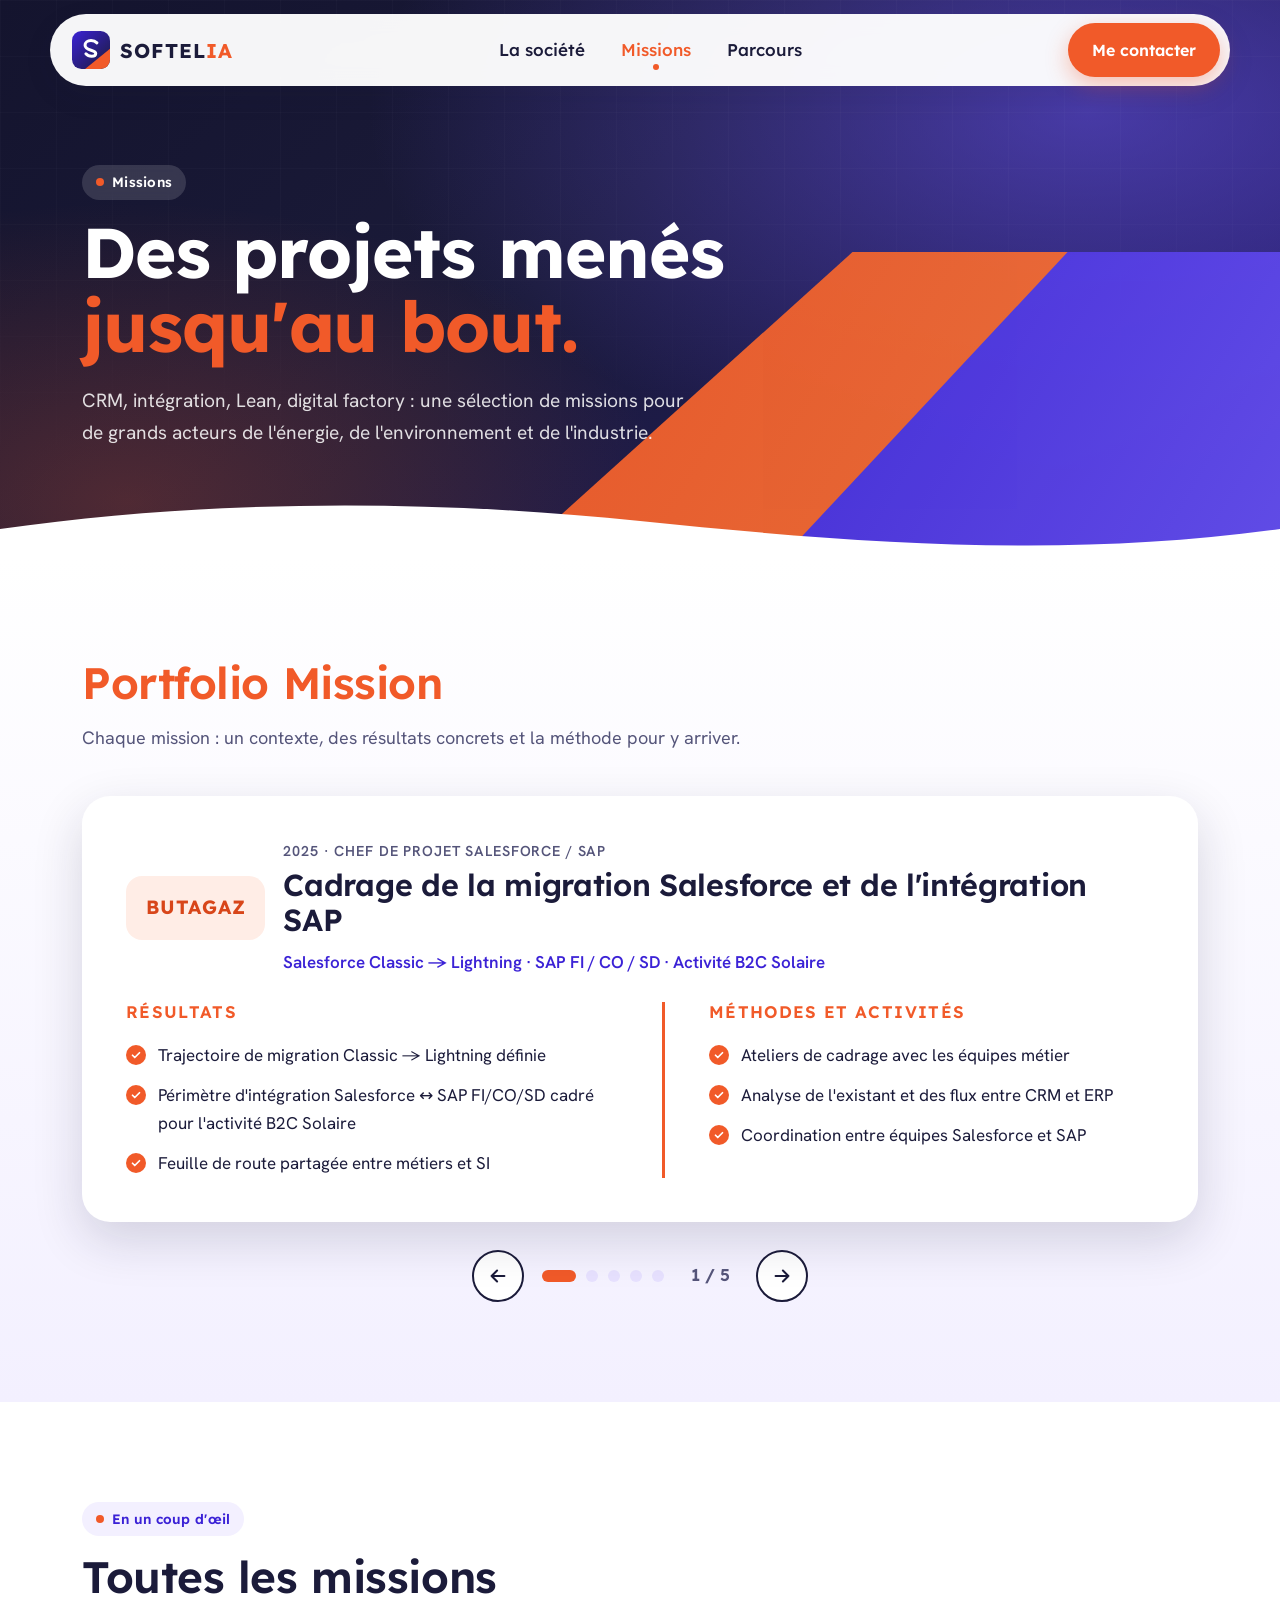
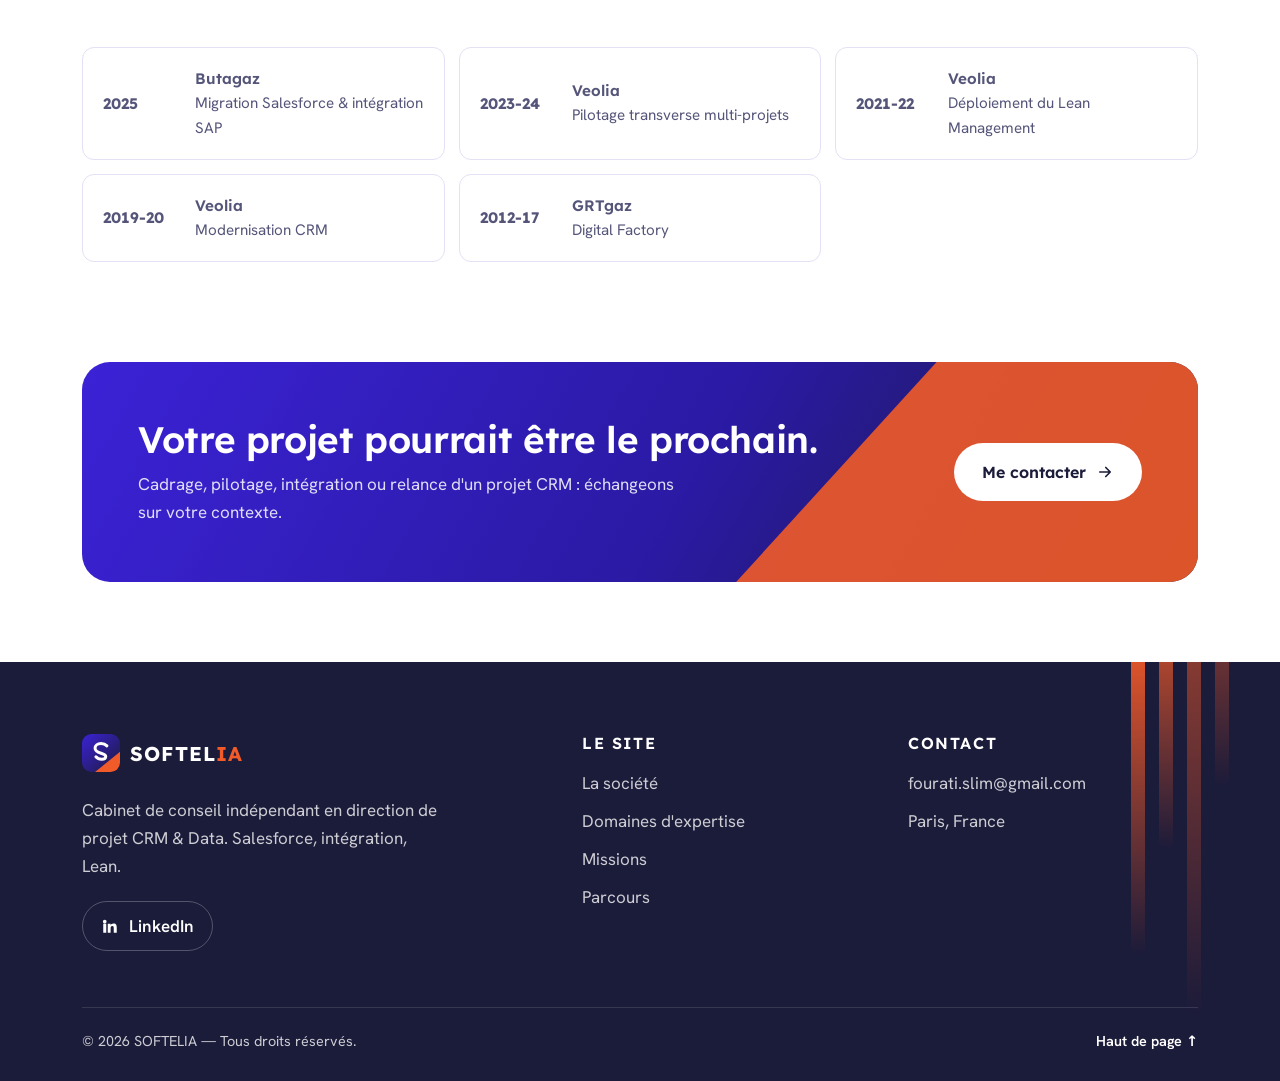
==== missions.html @ c2b74ac9 "Add SOFTELIA showcase site (3 pages, HTML/CSS/JS) - index.html: company presentation, animated key f" ====
<!DOCTYPE html>
<html lang="fr">
<head>
  <meta charset="UTF-8">
  <meta name="viewport" content="width=device-width, initial-scale=1">
  <title>Missions — SOFTELIA</title>
  <meta name="description" content="Missions de Slim Fourati (SOFTELIA) : Butagaz, Veolia, GRTgaz — migration Salesforce, intégration SAP, pilotage transverse, Lean Management, Digital Factory.">
  <meta name="theme-color" content="#1B1B3A">
  <meta property="og:title" content="Missions — SOFTELIA">
  <meta property="og:description" content="Piloter vos projets CRM, de la stratégie à la mise en production.">
  <meta property="og:type" content="website">
  <link rel="icon" href="img/logo.svg" type="image/svg+xml">
  <link rel="preconnect" href="https://fonts.googleapis.com">
  <link rel="preconnect" href="https://fonts.gstatic.com" crossorigin>
  <link href="https://fonts.googleapis.com/css2?family=Hanken+Grotesk:wght@400;500;600;700&family=Lexend:wght@400;500;600;700&display=swap" rel="stylesheet">
  <link rel="stylesheet" href="css/style.css">
  <script src="js/main.js" defer></script>
</head>
<body>
  <a class="skip-link" href="#contenu">Aller au contenu</a>

  <!-- ===== Header ===== -->
  <header class="header">
    <div class="header__bar">
      <a class="logo" href="index.html" aria-label="SOFTELIA — accueil">
        <img src="img/logo.svg" alt="" width="38" height="38">
        <span class="logo__text">SOFTEL<span>IA</span></span>
      </a>
      <nav aria-label="Navigation principale">
        <ul class="nav__list">
          <li><a class="nav__link" href="index.html">La société</a></li>
          <li><a class="nav__link" href="missions.html" aria-current="page">Missions</a></li>
          <li><a class="nav__link" href="parcours.html">Parcours</a></li>
        </ul>
      </nav>
      <a class="btn btn--orange nav__cta" href="mailto:fourati.slim@gmail.com">Me contacter</a>
      <button class="burger" type="button" aria-expanded="false" aria-controls="menu" aria-label="Ouvrir le menu">
        <span class="burger__lines"></span>
      </button>
      <div class="menu" id="menu">
        <ul>
          <li><a class="nav__link" href="index.html">La société</a></li>
          <li><a class="nav__link" href="missions.html" aria-current="page">Missions</a></li>
          <li><a class="nav__link" href="parcours.html">Parcours</a></li>
        </ul>
        <a class="btn btn--orange" href="mailto:fourati.slim@gmail.com">Me contacter</a>
      </div>
    </div>
  </header>

  <main id="contenu">
    <!-- ===== Héro ===== -->
    <section class="hero hero--page" aria-labelledby="hero-title">
      <div class="hero__pattern" aria-hidden="true"></div>
      <div class="hero__diag" aria-hidden="true"></div>
      <div class="container">
        <div class="hero__inner">
          <span class="badge badge--clair">Missions</span>
          <h1 class="hero__title" id="hero-title">Des projets menés<br><em>jusqu'au bout.</em></h1>
          <p class="hero__text">
            CRM, intégration, Lean, digital factory : une sélection de missions pour de grands acteurs de l'énergie, de l'environnement et de l'industrie.
          </p>
        </div>
      </div>
      <div class="hero__wave" aria-hidden="true">
        <svg viewBox="0 0 1440 60" preserveAspectRatio="none"><path d="M0 60V30C240 0 480 0 720 22s480 38 720 8v30z" fill="currentColor"/></svg>
      </div>
    </section>

    <!-- ===== Portfolio (carrousel) ===== -->
    <section class="section section--lavande" id="missions" aria-labelledby="portfolio-title">
      <div class="container">
        <div class="section__head reveal">
          <h2 class="section__title section__title--orange" id="portfolio-title">Portfolio Mission</h2>
          <p class="section__lead">Chaque mission : un contexte, des résultats concrets et la méthode pour y arriver.</p>
        </div>

        <div class="carousel" data-carousel role="region" aria-roledescription="carrousel" aria-label="Portfolio des missions">
          <div class="carousel__viewport" aria-live="polite">

            <!-- Mission 1 -->
            <article class="slide" id="butagaz" data-label="Butagaz" aria-roledescription="diapositive">
              <div class="slide__head">
                <div class="client-logo client-logo--orange">BUTAGAZ</div>
                <div class="slide__meta">
                  <p class="slide__period">2025 · Chef de projet Salesforce / SAP</p>
                  <h3 class="slide__title">Cadrage de la migration Salesforce et de l'intégration SAP</h3>
                  <p class="slide__tech">Salesforce Classic → Lightning · SAP FI / CO / SD · Activité B2C Solaire</p>
                </div>
              </div>
              <div class="slide__cols">
                <div class="slide__col">
                  <h4>Résultats</h4>
                  <ul class="checklist">
                    <li>Trajectoire de migration Classic → Lightning définie</li>
                    <li>Périmètre d'intégration Salesforce ↔ SAP FI/CO/SD cadré pour l'activité B2C Solaire</li>
                    <li>Feuille de route partagée entre métiers et SI</li>
                  </ul>
                </div>
                <div class="slide__col slide__col--right">
                  <h4>Méthodes et activités</h4>
                  <ul class="checklist">
                    <li>Ateliers de cadrage avec les équipes métier</li>
                    <li>Analyse de l'existant et des flux entre CRM et ERP</li>
                    <li>Coordination entre équipes Salesforce et SAP</li>
                  </ul>
                </div>
              </div>
            </article>

            <!-- Mission 2 -->
            <article class="slide" id="veolia-pilotage" data-label="Veolia — pilotage transverse" aria-roledescription="diapositive" hidden>
              <div class="slide__head">
                <div class="client-logo client-logo--nuit">VEOLIA</div>
                <div class="slide__meta">
                  <p class="slide__period">2023 – 2024 · Pilote transverse</p>
                  <h3 class="slide__title">Pilotage transverse multi-projets et transition contractuelle</h3>
                  <p class="slide__tech">Pilotage de portefeuille · SAFe · Roadmap globale</p>
                </div>
              </div>
              <div class="slide__cols">
                <div class="slide__col">
                  <h4>Résultats</h4>
                  <div class="kpis">
                    <div class="kpi"><strong>150</strong><span>communes en transition contractuelle</span></div>
                  </div>
                  <ul class="checklist">
                    <li>Roadmap globale coordonnée entre les projets</li>
                    <li>Transition contractuelle menée à l'échelle de 150 communes</li>
                  </ul>
                </div>
                <div class="slide__col slide__col--right">
                  <h4>Méthodes et activités</h4>
                  <ul class="checklist">
                    <li>Méthode SAFe : synchronisation des équipes et des incréments</li>
                    <li>Coordination multi-projets et gestion des dépendances</li>
                    <li>Animation de la gouvernance transverse</li>
                  </ul>
                </div>
              </div>
            </article>

            <!-- Mission 3 -->
            <article class="slide" id="veolia-lean" data-label="Veolia — Lean Management" aria-roledescription="diapositive" hidden>
              <div class="slide__head">
                <div class="client-logo client-logo--nuit">VEOLIA</div>
                <div class="slide__meta">
                  <p class="slide__period">2021 – 2022 · Coach Lean</p>
                  <h3 class="slide__title">Déploiement du Lean Management</h3>
                  <p class="slide__tech">Lean Six Sigma · Formation · Amélioration continue</p>
                </div>
              </div>
              <div class="slide__cols">
                <div class="slide__col">
                  <h4>Résultats</h4>
                  <div class="kpis">
                    <div class="kpi"><strong>7</strong><span>projets Lean menés</span></div>
                    <div class="kpi"><strong>500</strong><span>collaborateurs sensibilisés</span></div>
                    <div class="kpi"><strong>18</strong><span>mois</span></div>
                  </div>
                  <ul class="checklist">
                    <li>Chefs de projet formés et autonomes sur la démarche</li>
                  </ul>
                </div>
                <div class="slide__col slide__col--right">
                  <h4>Méthodes et activités</h4>
                  <ul class="checklist">
                    <li>Formation et accompagnement des chefs de projet</li>
                    <li>Conduite de chantiers Lean Six Sigma</li>
                    <li>Sessions de sensibilisation à grande échelle</li>
                  </ul>
                </div>
              </div>
            </article>

            <!-- Mission 4 -->
            <article class="slide" id="veolia-crm" data-label="Veolia — modernisation CRM" aria-roledescription="diapositive" hidden>
              <div class="slide__head">
                <div class="client-logo client-logo--nuit">VEOLIA</div>
                <div class="slide__meta">
                  <p class="slide__period">2019 – 2020 · Responsable Salesforce</p>
                  <h3 class="slide__title">Modernisation du CRM de la relation abonnés</h3>
                  <p class="slide__tech">Salesforce · Relation client · Agile</p>
                </div>
              </div>
              <div class="slide__cols">
                <div class="slide__col">
                  <h4>Résultats</h4>
                  <div class="kpis">
                    <div class="kpi"><strong>7</strong><span>versions livrées</span></div>
                    <div class="kpi"><strong>200</strong><span>conseillers équipés</span></div>
                    <div class="kpi"><strong>200 000</strong><span>abonnés</span></div>
                  </div>
                </div>
                <div class="slide__col slide__col--right">
                  <h4>Méthodes et activités</h4>
                  <ul class="checklist">
                    <li>Management d'une équipe de 10 personnes</li>
                    <li>Livraisons itératives et priorisation du backlog</li>
                    <li>Accompagnement des conseillers à l'adoption</li>
                  </ul>
                </div>
              </div>
            </article>

            <!-- Mission 5 -->
            <article class="slide" id="grtgaz" data-label="GRTgaz — Digital Factory" aria-roledescription="diapositive" hidden>
              <div class="slide__head">
                <div class="client-logo">GRTgaz</div>
                <div class="slide__meta">
                  <p class="slide__period">2012 – 2017 · Head of Digital Factory</p>
                  <h3 class="slide__title">Création et management d'une Digital Factory</h3>
                  <p class="slide__tech">Applications · Sites web · Serious games</p>
                </div>
              </div>
              <div class="slide__cols">
                <div class="slide__col">
                  <h4>Résultats</h4>
                  <div class="kpis">
                    <div class="kpi"><strong>20</strong><span>personnes dans la Digital Factory</span></div>
                  </div>
                  <ul class="checklist">
                    <li>Applications, sites et serious games produits en interne</li>
                  </ul>
                </div>
                <div class="slide__col slide__col--right">
                  <h4>Méthodes et activités</h4>
                  <ul class="checklist">
                    <li>Création de la structure et recrutement de l'équipe</li>
                    <li>Management et organisation de la production</li>
                    <li>Analyse des besoins métier (business analysis)</li>
                  </ul>
                </div>
              </div>
            </article>
          </div>

          <div class="carousel__controls">
            <button class="carousel__arrow prev" type="button" aria-label="Mission précédente">
              <svg viewBox="0 0 24 24" fill="none" stroke="currentColor" stroke-width="2.2" stroke-linecap="round" stroke-linejoin="round" aria-hidden="true"><path d="M19 12H5M11 6l-6 6 6 6"/></svg>
            </button>
            <div class="carousel__dots"></div>
            <span class="carousel__counter" aria-hidden="true"></span>
            <button class="carousel__arrow next" type="button" aria-label="Mission suivante">
              <svg viewBox="0 0 24 24" fill="none" stroke="currentColor" stroke-width="2.2" stroke-linecap="round" stroke-linejoin="round" aria-hidden="true"><path d="M5 12h14M13 6l6 6-6 6"/></svg>
            </button>
          </div>
        </div>
      </div>
    </section>

    <!-- ===== Vue d'ensemble ===== -->
    <section class="section" aria-labelledby="overview-title">
      <div class="container">
        <div class="section__head reveal">
          <span class="badge">En un coup d'œil</span>
          <h2 class="section__title" id="overview-title">Toutes les missions</h2>
        </div>
        <div class="overview reveal">
          <button class="overview__item" type="button" data-goto="butagaz">
            <span class="overview__year">2025</span>
            <span><strong>Butagaz</strong><span>Migration Salesforce &amp; intégration SAP</span></span>
          </button>
          <button class="overview__item" type="button" data-goto="veolia-pilotage">
            <span class="overview__year">2023-24</span>
            <span><strong>Veolia</strong><span>Pilotage transverse multi-projets</span></span>
          </button>
          <button class="overview__item" type="button" data-goto="veolia-lean">
            <span class="overview__year">2021-22</span>
            <span><strong>Veolia</strong><span>Déploiement du Lean Management</span></span>
          </button>
          <button class="overview__item" type="button" data-goto="veolia-crm">
            <span class="overview__year">2019-20</span>
            <span><strong>Veolia</strong><span>Modernisation CRM</span></span>
          </button>
          <button class="overview__item" type="button" data-goto="grtgaz">
            <span class="overview__year">2012-17</span>
            <span><strong>GRTgaz</strong><span>Digital Factory</span></span>
          </button>
        </div>
      </div>
    </section>

    <!-- ===== CTA ===== -->
    <section class="section" aria-label="Contact" style="padding-top:0;padding-bottom:40px">
      <div class="container">
        <div class="cta reveal">
          <div>
            <h2>Votre projet pourrait être le prochain.</h2>
            <p>Cadrage, pilotage, intégration ou relance d'un projet CRM : échangeons sur votre contexte.</p>
          </div>
          <a class="btn btn--orange" href="mailto:fourati.slim@gmail.com?subject=Contact%20depuis%20le%20site%20SOFTELIA">
            Me contacter
            <svg viewBox="0 0 24 24" fill="none" stroke="currentColor" stroke-width="2.2" stroke-linecap="round" stroke-linejoin="round" aria-hidden="true"><path d="M5 12h14M13 6l6 6-6 6"/></svg>
          </a>
        </div>
      </div>
    </section>
  </main>

  <!-- ===== Footer ===== -->
  <footer class="footer">
    <div class="footer__bars" aria-hidden="true"><span></span><span></span><span></span><span></span></div>
    <div class="container">
      <div class="footer__grid">
        <div class="footer__about">
          <a class="logo" href="index.html" aria-label="SOFTELIA — accueil">
            <img src="img/logo.svg" alt="" width="38" height="38">
            <span class="logo__text">SOFTEL<span>IA</span></span>
          </a>
          <p>Cabinet de conseil indépendant en direction de projet CRM &amp; Data. Salesforce, intégration, Lean.</p>
          <!-- TODO : remplacer par l'URL de ton profil LinkedIn -->
          <a class="footer__social" href="https://www.linkedin.com/" target="_blank" rel="noopener">
            <svg viewBox="0 0 24 24" fill="currentColor" aria-hidden="true"><path d="M4.98 3.5a2.5 2.5 0 11-.01 5 2.5 2.5 0 01.01-5zM3 9h4v12H3zM9 9h3.8v1.7h.05c.53-1 1.84-2.05 3.8-2.05C20.6 8.65 21 11.2 21 14.5V21h-4v-5.8c0-1.4 0-3.2-1.95-3.2S12.8 13.5 12.8 15.1V21H9z"/></svg>
            LinkedIn
          </a>
        </div>
        <div>
          <h2>Le site</h2>
          <ul class="footer__links">
            <li><a href="index.html">La société</a></li>
            <li><a href="index.html#expertises">Domaines d'expertise</a></li>
            <li><a href="missions.html">Missions</a></li>
            <li><a href="parcours.html">Parcours</a></li>
          </ul>
        </div>
        <div>
          <h2>Contact</h2>
          <ul class="footer__links">
            <li><a href="mailto:fourati.slim@gmail.com">fourati.slim@gmail.com</a></li>
            <li>Paris, France</li>
          </ul>
        </div>
      </div>
      <div class="footer__bottom">
        <p>© <span data-year>2026</span> SOFTELIA — Tous droits réservés.</p>
        <a class="to-top" href="#contenu">Haut de page ↑</a>
      </div>
    </div>
  </footer>
</body>
</html>
---- css/style.css ----
/* ==========================================================================
   SOFTELIA — feuille de style
   Mobile-first · breakpoints 768px / 1024px
   ========================================================================== */

/* ---------- 1. Variables ---------- */
:root {
  --orange: #F15A29;
  --orange-dark: #D8461A;
  --violet: #3B22D6;
  --violet-light: #6A55F0;
  --lavande: #F3F0FF;
  --lavande-2: #E7E1FF;
  --nuit: #1B1B3A;
  --nuit-2: #2A2A55;
  --texte: #1B1B3A;
  --texte-doux: #55557A;
  --blanc: #FFFFFF;
  --bord: #E4E0F5;

  --font-titre: "Lexend", system-ui, sans-serif;
  --font-texte: "Hanken Grotesk", system-ui, sans-serif;

  --radius: 20px;
  --radius-sm: 12px;
  --ombre: 0 10px 30px rgba(27, 27, 58, .08);
  --ombre-forte: 0 18px 50px rgba(27, 27, 58, .16);

  --container: 1180px;
  --gutter: 20px;
  --header-h: 72px;
}

/* ---------- 2. Reset ---------- */
*, *::before, *::after { box-sizing: border-box; }
* { margin: 0; }
html { scroll-behavior: smooth; scroll-padding-top: calc(var(--header-h) + 32px); }
body {
  font-family: var(--font-texte);
  font-size: 1.0625rem;
  line-height: 1.65;
  color: var(--texte);
  background: var(--blanc);
  -webkit-font-smoothing: antialiased;
  overflow-x: hidden;
}
img, svg { display: block; max-width: 100%; }
a { color: inherit; }
button { font: inherit; cursor: pointer; }
ul, ol { padding: 0; list-style: none; }
h1, h2, h3, h4 { font-family: var(--font-titre); line-height: 1.15; font-weight: 600; letter-spacing: -.01em; }
strong { font-weight: 700; }

@media (prefers-reduced-motion: reduce) {
  html { scroll-behavior: auto; }
  *, *::before, *::after { animation: none !important; transition: none !important; }
}

/* ---------- 3. Utilitaires ---------- */
.container { width: 100%; max-width: var(--container); margin-inline: auto; padding-inline: var(--gutter); }
.visually-hidden {
  position: absolute !important; width: 1px; height: 1px; overflow: hidden;
  clip: rect(0 0 0 0); white-space: nowrap;
}
.skip-link {
  position: absolute; left: 16px; top: -60px; z-index: 200;
  background: var(--violet); color: var(--blanc); padding: 10px 18px; border-radius: 999px;
  text-decoration: none; font-weight: 600; transition: top .2s;
}
.skip-link:focus { top: 16px; }
:focus-visible { outline: 3px solid var(--orange); outline-offset: 3px; border-radius: 6px; }

.section { padding-block: 72px; }
.section--lavande { background: linear-gradient(180deg, var(--blanc) 0%, var(--lavande) 100%); }
.section--lavande-inv { background: linear-gradient(180deg, var(--lavande) 0%, var(--blanc) 100%); }
.section__head { max-width: 720px; margin-bottom: 44px; }
.section__head--center { margin-inline: auto; text-align: center; }
.section__title { font-size: clamp(1.9rem, 4vw, 2.75rem); color: var(--nuit); }
.section__title--orange { color: var(--orange); }
.section__lead { margin-top: 14px; color: var(--texte-doux); font-size: 1.125rem; }

.badge {
  display: inline-flex; align-items: center; gap: 8px;
  padding: 6px 14px; border-radius: 999px;
  background: var(--lavande); color: var(--violet);
  font-family: var(--font-titre); font-size: .85rem; font-weight: 600; letter-spacing: .02em;
  margin-bottom: 16px;
}
.badge::before { content: ""; width: 8px; height: 8px; border-radius: 50%; background: var(--orange); }
.badge--clair { background: rgba(255, 255, 255, .14); color: var(--blanc); backdrop-filter: blur(6px); }

.btn {
  display: inline-flex; align-items: center; gap: 10px;
  padding: 14px 26px; border-radius: 999px; border: 2px solid transparent;
  font-family: var(--font-titre); font-weight: 600; font-size: 1rem;
  text-decoration: none; transition: transform .2s, background-color .2s, box-shadow .2s, color .2s;
}
.btn svg { width: 18px; height: 18px; transition: transform .2s; }
.btn:hover svg { transform: translateX(4px); }
.btn--orange { background: var(--orange); color: var(--blanc); box-shadow: 0 8px 22px rgba(241, 90, 41, .35); }
.btn--orange:hover { background: var(--orange-dark); transform: translateY(-2px); }
.btn--ghost { border-color: rgba(255, 255, 255, .55); color: var(--blanc); }
.btn--ghost:hover { background: rgba(255, 255, 255, .12); }
.btn--outline { border-color: var(--violet); color: var(--violet); }
.btn--outline:hover { background: var(--violet); color: var(--blanc); }

/* Apparition au scroll (activée seulement si JS présent) */
.js .reveal { opacity: 0; transform: translateY(24px); transition: opacity .7s ease, transform .7s ease; }
.js .reveal.is-visible { opacity: 1; transform: none; }

/* ---------- 4. Header flottant ---------- */
.header {
  position: fixed; top: 14px; left: 0; right: 0; z-index: 100;
  padding-inline: 12px;
}
.header__bar {
  position: relative;
  max-width: var(--container); margin-inline: auto; height: var(--header-h);
  display: flex; align-items: center; justify-content: space-between; gap: 16px;
  padding: 0 12px 0 22px;
  background: rgba(255, 255, 255, .96); backdrop-filter: blur(10px);
  border-radius: 999px; box-shadow: var(--ombre);
  transition: box-shadow .3s;
}
.header.is-scrolled .header__bar { box-shadow: var(--ombre-forte); }

.logo { display: inline-flex; align-items: center; gap: 10px; text-decoration: none; color: var(--nuit); }
.logo img { width: 38px; height: 38px; }
.logo__text { font-family: var(--font-titre); font-weight: 700; font-size: 1.25rem; letter-spacing: .06em; }
.logo__text span { color: var(--orange); }

.nav__list { display: none; }
.nav__link {
  position: relative; display: block; padding: 10px 16px; border-radius: 999px;
  font-family: var(--font-titre); font-weight: 500; text-decoration: none; color: var(--nuit);
  transition: background-color .2s, color .2s;
}
.nav__link:hover { background: var(--lavande); color: var(--violet); }
.nav__link[aria-current="page"] { color: var(--orange); }
.nav__link[aria-current="page"]::after {
  content: ""; position: absolute; left: 50%; bottom: 4px; width: 6px; height: 6px;
  margin-left: -3px; border-radius: 50%; background: var(--orange);
}
.nav__cta { display: none; }

.burger {
  width: 48px; height: 48px; border-radius: 50%; border: 0;
  background: var(--nuit); color: var(--blanc);
  display: grid; place-items: center;
}
.burger__lines, .burger__lines::before, .burger__lines::after {
  content: ""; display: block; width: 20px; height: 2px; border-radius: 2px; background: currentColor;
  transition: transform .25s, opacity .25s;
}
.burger__lines { position: relative; }
.burger__lines::before { position: absolute; top: -6px; }
.burger__lines::after { position: absolute; top: 6px; }
.burger[aria-expanded="true"] .burger__lines { background: transparent; }
.burger[aria-expanded="true"] .burger__lines::before { transform: translateY(6px) rotate(45deg); }
.burger[aria-expanded="true"] .burger__lines::after { transform: translateY(-6px) rotate(-45deg); }

.menu {
  position: absolute; top: calc(100% + 10px); right: 0; left: 0;
  background: var(--blanc); border-radius: var(--radius); box-shadow: var(--ombre-forte);
  padding: 12px; opacity: 0; visibility: hidden; transform: translateY(-8px);
  transition: opacity .25s, transform .25s, visibility .25s;
}
.menu.open { opacity: 1; visibility: visible; transform: none; }
.menu .nav__link { padding: 14px 18px; font-size: 1.1rem; }
.menu .nav__link[aria-current="page"]::after { left: auto; right: 18px; top: 50%; bottom: auto; margin: -3px 0 0; }
.menu .btn { margin: 8px 6px 4px; justify-content: center; width: calc(100% - 12px); }

/* ---------- 5. Héro ---------- */
.hero {
  position: relative; isolation: isolate; overflow: hidden;
  min-height: 92vh; display: flex; align-items: center;
  padding: calc(var(--header-h) + 80px) 0 110px;
  color: var(--blanc);
  background:
    radial-gradient(1200px 600px at 85% 20%, rgba(106, 85, 240, .55), transparent 60%),
    radial-gradient(900px 500px at 10% 90%, rgba(241, 90, 41, .25), transparent 60%),
    linear-gradient(135deg, #14142E 0%, var(--nuit) 45%, #231A6B 100%);
}
.hero--page { min-height: 62vh; padding-bottom: 96px; }
/* Grille décorative façon « photo » abstraite */
.hero__pattern {
  position: absolute; inset: 0; z-index: -2; opacity: .35;
  background-image:
    linear-gradient(rgba(255, 255, 255, .06) 1px, transparent 1px),
    linear-gradient(90deg, rgba(255, 255, 255, .06) 1px, transparent 1px);
  background-size: 56px 56px;
  mask-image: linear-gradient(180deg, #000 30%, transparent 95%);
}
/* Bloc coloré en diagonale */
.hero__diag {
  position: absolute; z-index: -1; right: -10%; bottom: -1px; width: 90%; height: 26%;
  background: linear-gradient(120deg, var(--orange) 0%, #F37B3C 100%);
  clip-path: polygon(38% 0, 100% 0, 100% 100%, 0 100%);
  opacity: .95;
}
.hero__diag::after {
  content: ""; position: absolute; inset: 0;
  background: linear-gradient(120deg, var(--violet) 0%, var(--violet-light) 100%);
  clip-path: polygon(62% 0, 100% 0, 100% 100%, 30% 100%);
}
.hero__inner { position: relative; max-width: 780px; }
.hero__title { font-size: clamp(2.4rem, 7vw, 4.4rem); font-weight: 700; line-height: 1.05; }
.hero__title em { font-style: normal; color: var(--orange); }
.hero__text { margin-top: 22px; font-size: 1.2rem; max-width: 620px; color: rgba(255, 255, 255, .85); }
.hero__actions { margin-top: 34px; display: flex; flex-wrap: wrap; gap: 14px; }
.hero__wave { position: absolute; left: 0; right: 0; bottom: -1px; height: 60px; color: var(--blanc); z-index: 1; }
.hero__wave svg { width: 100%; height: 100%; }

/* ---------- 6. Bloc mission ---------- */
.mission { display: grid; gap: 40px; align-items: center; }
.mission__text p + p { margin-top: 16px; }
.mission__text strong { color: var(--violet); }
.mission__signature {
  margin-top: 26px !important; padding-left: 18px; border-left: 4px solid var(--orange);
  font-family: var(--font-titre); font-style: italic; font-size: 1.25rem; color: var(--nuit);
}
.mission__card {
  position: relative; padding: 34px; border-radius: var(--radius);
  background: var(--nuit); color: var(--blanc); overflow: hidden;
}
.mission__card::before {
  content: ""; position: absolute; right: -60px; top: -60px; width: 200px; height: 200px;
  border-radius: 50%; background: var(--violet); opacity: .6;
}
.mission__card > * { position: relative; }
.mission__card h3 { font-size: 1.35rem; margin-bottom: 18px; }
.mission__card li { display: flex; gap: 12px; padding: 10px 0; border-top: 1px solid rgba(255, 255, 255, .12); }
.mission__card li:first-child { border-top: 0; }
.mission__card li svg { flex: none; width: 22px; height: 22px; color: var(--orange); margin-top: 2px; }

/* ---------- 7. Chiffres clés ---------- */
.stats { display: grid; grid-template-columns: repeat(2, 1fr); gap: 16px; }
.stat {
  padding: 28px 20px; border-radius: var(--radius); background: var(--blanc);
  box-shadow: var(--ombre); text-align: center; border-top: 4px solid var(--orange);
}
.stat:nth-child(even) { border-top-color: var(--violet); }
.stat__value {
  font-family: var(--font-titre); font-weight: 700; font-size: clamp(2rem, 5vw, 2.8rem);
  color: var(--nuit); line-height: 1.1; font-variant-numeric: tabular-nums;
}
.stat__label { margin-top: 6px; color: var(--texte-doux); font-size: .98rem; }

/* ---------- 8. Onglets expertises ---------- */
.tabs { display: grid; gap: 20px; }
.tabs__list { display: flex; gap: 10px; overflow-x: auto; padding-bottom: 6px; scrollbar-width: thin; }
.tabs__tab {
  flex: none; display: flex; align-items: center; gap: 12px; text-align: left;
  padding: 14px 18px; border-radius: var(--radius-sm); border: 1px solid var(--bord);
  background: var(--blanc); color: var(--nuit);
  font-family: var(--font-titre); font-weight: 500; font-size: 1rem;
  transition: background-color .2s, color .2s, border-color .2s, box-shadow .2s;
}
.tabs__tab .tabs__num {
  display: grid; place-items: center; flex: none; width: 32px; height: 32px; border-radius: 50%;
  background: var(--lavande); color: var(--violet); font-size: .85rem; font-weight: 700;
}
.tabs__tab:hover { border-color: var(--violet-light); }
.tabs__tab[aria-selected="true"] {
  background: var(--orange); border-color: var(--orange); color: var(--blanc);
  box-shadow: 0 8px 22px rgba(241, 90, 41, .3);
}
.tabs__tab[aria-selected="true"] .tabs__num { background: rgba(255, 255, 255, .22); color: var(--blanc); }

.tabs__panel {
  padding: 32px 28px; border-radius: var(--radius); background: var(--blanc); box-shadow: var(--ombre);
  animation: fadeIn .4s ease;
}
.tabs__panel[hidden] { display: none; }
.tabs__panel h3 { font-size: 1.6rem; color: var(--nuit); }
.tabs__sub { margin-top: 6px; color: var(--violet); font-weight: 600; }
.tabs__panel > p { margin-top: 16px; color: var(--texte-doux); }
.tabs__tags { display: flex; flex-wrap: wrap; gap: 8px; margin-top: 22px; }
.tag {
  display: inline-block; padding: 5px 12px; border-radius: 999px;
  background: var(--lavande); color: var(--violet); font-size: .85rem; font-weight: 600;
}

.checklist { margin-top: 20px; display: grid; gap: 12px; }
.checklist li { position: relative; padding-left: 32px; }
.checklist li::before {
  content: ""; position: absolute; left: 0; top: 4px; width: 20px; height: 20px; border-radius: 50%;
  background: var(--orange) url("data:image/svg+xml,%3Csvg xmlns='http://www.w3.org/2000/svg' viewBox='0 0 24 24' fill='none' stroke='white' stroke-width='3.5' stroke-linecap='round' stroke-linejoin='round'%3E%3Cpath d='M5 12.5l4.5 4.5L19 7.5'/%3E%3C/svg%3E") center / 12px no-repeat;
}

@keyframes fadeIn { from { opacity: 0; transform: translateY(8px); } to { opacity: 1; transform: none; } }

/* ---------- 9. Secteurs / expertises ---------- */
.split { display: grid; gap: 24px; }
.panel {
  padding: 30px 28px; border-radius: var(--radius); background: var(--blanc); box-shadow: var(--ombre);
}
.panel h3 { font-size: 1.3rem; margin-bottom: 18px; display: flex; align-items: center; gap: 10px; }
.panel h3::before { content: ""; width: 26px; height: 4px; border-radius: 2px; background: var(--orange); }
.pill-list { display: flex; flex-wrap: wrap; gap: 10px; }
.pill-list li {
  display: inline-flex; align-items: center; gap: 8px;
  padding: 10px 16px; border-radius: 999px; border: 1px solid var(--bord);
  font-weight: 600; background: var(--blanc);
}
.pill-list li small { color: var(--texte-doux); font-weight: 500; }

/* ---------- 10. Cartes « Pourquoi » ---------- */
.cards { display: grid; gap: 20px; }
.card {
  position: relative; padding: 30px 26px; border-radius: var(--radius); background: var(--blanc);
  box-shadow: var(--ombre); transition: transform .25s, box-shadow .25s;
}
.card:hover { transform: translateY(-6px); box-shadow: var(--ombre-forte); }
.card__icon {
  display: grid; place-items: center; width: 56px; height: 56px; border-radius: 16px;
  background: var(--lavande); color: var(--violet); margin-bottom: 20px;
}
.card:nth-child(even) .card__icon { background: #FFEDE6; color: var(--orange); }
.card__icon svg { width: 28px; height: 28px; }
.card h3 { font-size: 1.2rem; }
.card .checklist { margin-top: 14px; gap: 8px; font-size: .98rem; }
.card .checklist li::before { width: 18px; height: 18px; background-size: 11px; }

/* ---------- 11. Bandeau CTA ---------- */
.cta {
  position: relative; overflow: hidden; isolation: isolate;
  padding: 48px 28px; border-radius: 28px; color: var(--blanc);
  background: linear-gradient(120deg, var(--violet) 0%, #2A1AA3 55%, var(--nuit) 100%);
  display: grid; gap: 24px; align-items: center;
}
.cta::after {
  content: ""; position: absolute; z-index: -1; right: -40px; top: 0; bottom: 0; width: 45%;
  background: var(--orange); clip-path: polygon(40% 0, 100% 0, 100% 100%, 0 100%); opacity: .9;
}
.cta h2 { font-size: clamp(1.6rem, 3.5vw, 2.3rem); }
.cta p { margin-top: 10px; color: rgba(255, 255, 255, .85); max-width: 560px; }
.cta .btn--orange { background: var(--blanc); color: var(--nuit); box-shadow: none; }
.cta .btn--orange:hover { background: var(--lavande); }

/* ---------- 12. Carrousel missions ---------- */
.carousel { position: relative; }
.carousel__viewport { position: relative; touch-action: pan-y; }
.slide {
  background: var(--blanc); border-radius: 28px; box-shadow: var(--ombre-forte);
  padding: 32px 24px; animation: fadeIn .45s ease;
}
.slide[hidden] { display: none; }
.slide__head { display: flex; flex-wrap: wrap; align-items: center; gap: 18px; margin-bottom: 26px; }
.client-logo {
  flex: none; display: grid; place-items: center; min-width: 120px; height: 64px; padding: 0 20px;
  border-radius: 16px; background: var(--lavande);
  font-family: var(--font-titre); font-weight: 700; font-size: 1.2rem; letter-spacing: .04em; color: var(--nuit);
}
.client-logo--orange { background: #FFEDE6; color: var(--orange-dark); }
.client-logo--nuit { background: var(--nuit); color: var(--blanc); }
.slide__meta { flex: 1 1 260px; }
.slide__period { font-size: .9rem; color: var(--texte-doux); font-weight: 600; text-transform: uppercase; letter-spacing: .06em; }
.slide__title { font-size: clamp(1.35rem, 3vw, 1.9rem); color: var(--nuit); margin-top: 4px; }
.slide__tech { margin-top: 10px; color: var(--violet); font-weight: 600; }
.slide__cols { display: grid; gap: 28px; }
.slide__col h4 {
  font-size: 1.05rem; text-transform: uppercase; letter-spacing: .08em; color: var(--orange); margin-bottom: 4px;
}
.slide__col--right { padding-top: 24px; border-top: 3px solid var(--orange); }

.kpis { display: grid; grid-template-columns: repeat(auto-fit, minmax(120px, 1fr)); gap: 12px; margin-top: 16px; }
.kpi { padding: 14px; border-radius: var(--radius-sm); background: var(--lavande); }
.kpi strong { display: block; font-family: var(--font-titre); font-size: 1.5rem; color: var(--violet); line-height: 1.1; }
.kpi span { font-size: .88rem; color: var(--texte-doux); }

.carousel__controls { display: flex; align-items: center; justify-content: center; gap: 18px; margin-top: 28px; }
.carousel__arrow {
  width: 52px; height: 52px; border-radius: 50%; border: 2px solid var(--nuit);
  background: var(--blanc); color: var(--nuit); display: grid; place-items: center;
  transition: background-color .2s, color .2s, transform .2s;
}
.carousel__arrow:hover { background: var(--nuit); color: var(--blanc); }
.carousel__arrow svg { width: 22px; height: 22px; }
.carousel__dots { display: flex; gap: 10px; }
.carousel__dot {
  width: 12px; height: 12px; padding: 0; border-radius: 999px; border: 0; background: var(--lavande-2);
  transition: width .3s, background-color .3s;
}
.carousel__dot[aria-current="true"] { width: 34px; background: var(--orange); }
.carousel__counter { font-family: var(--font-titre); font-weight: 600; color: var(--texte-doux); min-width: 56px; text-align: center; }

/* Vue d'ensemble des missions */
.overview { display: grid; gap: 14px; }
.overview__item {
  display: flex; align-items: center; gap: 16px; width: 100%; text-align: left;
  padding: 18px 20px; border-radius: var(--radius-sm); border: 1px solid var(--bord); background: var(--blanc);
  color: var(--nuit); transition: border-color .2s, box-shadow .2s, transform .2s;
}
.overview__item:hover { border-color: var(--orange); box-shadow: var(--ombre); transform: translateY(-2px); }
.overview__year { flex: none; font-family: var(--font-titre); font-weight: 700; color: var(--orange); min-width: 76px; }
.overview__item strong { display: block; font-family: var(--font-titre); font-weight: 600; }
.overview__item span { color: var(--texte-doux); font-size: .95rem; }

/* ---------- 13. Parcours ---------- */
.values { display: flex; flex-wrap: wrap; gap: 12px; justify-content: center; }
.value {
  padding: 14px 24px; border-radius: 999px; background: var(--blanc); box-shadow: var(--ombre);
  font-family: var(--font-titre); font-weight: 600; font-size: 1.05rem; color: var(--nuit);
  border: 2px solid transparent; transition: border-color .2s, color .2s;
}
.value:hover { border-color: var(--orange); color: var(--orange); }

.profile { display: grid; gap: 32px; align-items: center; }
.profile__avatar {
  position: relative; width: 180px; height: 180px; border-radius: 50%; margin-inline: auto;
  display: grid; place-items: center;
  background: linear-gradient(135deg, var(--violet), var(--nuit));
  color: var(--blanc); font-family: var(--font-titre); font-size: 3.6rem; font-weight: 700;
  box-shadow: var(--ombre-forte);
}
.profile__avatar::after {
  content: ""; position: absolute; inset: -10px; border-radius: 50%;
  border: 3px dashed var(--orange); opacity: .6;
}
.profile__facts { display: grid; gap: 10px; margin-top: 20px; }
.profile__facts li { display: flex; gap: 10px; align-items: center; color: var(--texte-doux); }
.profile__facts svg { width: 20px; height: 20px; color: var(--orange); flex: none; }

.timeline { position: relative; display: grid; gap: 22px; padding-left: 30px; }
.timeline::before {
  content: ""; position: absolute; left: 9px; top: 8px; bottom: 8px; width: 3px; border-radius: 2px;
  background: linear-gradient(180deg, var(--orange), var(--violet));
}
.timeline__item { position: relative; }
.timeline__item::before {
  content: ""; position: absolute; left: -30px; top: 22px; width: 21px; height: 21px; border-radius: 50%;
  background: var(--blanc); border: 4px solid var(--orange);
}
.timeline__item:nth-child(even)::before { border-color: var(--violet); }
.timeline__card { padding: 22px 24px; border-radius: var(--radius); background: var(--blanc); box-shadow: var(--ombre); }
.timeline__date {
  display: inline-block; padding: 3px 12px; border-radius: 999px; background: var(--lavande);
  color: var(--violet); font-family: var(--font-titre); font-weight: 600; font-size: .88rem;
}
.timeline__item:first-child .timeline__date { background: var(--orange); color: var(--blanc); }
.timeline__card h3 { margin-top: 10px; font-size: 1.25rem; }
.timeline__role { color: var(--texte-doux); margin-top: 2px; }
.timeline__card a {
  display: inline-flex; align-items: center; gap: 6px; margin-top: 10px;
  color: var(--orange); font-weight: 600; text-decoration: none; font-size: .95rem;
}
.timeline__card a:hover { text-decoration: underline; }

.practice { display: grid; gap: 20px; counter-reset: practice; }
.practice__item {
  position: relative; padding: 30px 26px 26px; border-radius: var(--radius);
  background: var(--nuit); color: var(--blanc); counter-increment: practice; overflow: hidden;
}
.practice__item::before {
  content: "0" counter(practice); display: block; font-family: var(--font-titre); font-weight: 700;
  font-size: 2.6rem; line-height: 1; color: var(--orange); margin-bottom: 14px;
}
.practice__item h3 { font-size: 1.2rem; }
.practice__item p { margin-top: 8px; color: rgba(255, 255, 255, .78); }

.creds { display: grid; gap: 20px; }
.creds .panel ul:not(.pill-list) { display: grid; gap: 12px; }
.creds .panel ul:not(.pill-list) li { display: flex; gap: 12px; align-items: flex-start; }
.creds .panel li svg { flex: none; width: 22px; height: 22px; color: var(--violet); margin-top: 2px; }
.creds .panel li small { display: block; color: var(--texte-doux); }

/* ---------- 14. Footer ---------- */
.footer {
  position: relative; overflow: hidden; isolation: isolate;
  background: var(--nuit); color: rgba(255, 255, 255, .78); padding: 72px 0 28px; margin-top: 40px;
}
.footer__bars {
  position: absolute; z-index: -1; right: 4%; top: 0; bottom: 0; display: flex; gap: 14px; opacity: .9;
}
.footer__bars span {
  width: 14px; border-radius: 0 0 8px 8px;
  background: linear-gradient(180deg, var(--orange) 0%, rgba(241, 90, 41, 0) 100%);
}
.footer__bars span:nth-child(1) { height: 70%; }
.footer__bars span:nth-child(2) { height: 45%; opacity: .75; }
.footer__bars span:nth-child(3) { height: 85%; opacity: .55; }
.footer__bars span:nth-child(4) { height: 30%; opacity: .4; }
.footer__grid { display: grid; gap: 36px; }
.footer .logo { color: var(--blanc); }
.footer__about p { margin-top: 16px; max-width: 360px; }
.footer__social {
  display: inline-flex; align-items: center; gap: 10px; margin-top: 20px;
  padding: 10px 18px; border-radius: 999px; border: 1px solid rgba(255, 255, 255, .25);
  color: var(--blanc); text-decoration: none; font-weight: 600; transition: background-color .2s;
}
.footer__social:hover { background: rgba(255, 255, 255, .1); }
.footer__social svg { width: 18px; height: 18px; }
.footer h2 { font-size: 1rem; color: var(--blanc); text-transform: uppercase; letter-spacing: .1em; margin-bottom: 16px; }
.footer__links { display: grid; gap: 10px; }
.footer__links a { text-decoration: none; transition: color .2s; }
.footer__links a:hover { color: var(--orange); }
.footer__bottom {
  margin-top: 56px; padding-top: 22px; border-top: 1px solid rgba(255, 255, 255, .12);
  display: flex; flex-wrap: wrap; justify-content: space-between; gap: 12px; font-size: .9rem;
}
.to-top { color: var(--blanc); text-decoration: none; font-weight: 600; }
.to-top:hover { color: var(--orange); }

/* ==========================================================================
   Tablette ≥ 768px
   ========================================================================== */
@media (min-width: 768px) {
  :root { --gutter: 32px; }
  .section { padding-block: 100px; }
  .hero__diag { width: 70%; height: 55%; }
  .stats { grid-template-columns: repeat(4, 1fr); gap: 20px; }
  .cards { grid-template-columns: repeat(2, 1fr); }
  .split { grid-template-columns: 1fr 1fr; }
  .slide { padding: 44px 44px; }
  .slide__cols { grid-template-columns: 1fr 1fr; gap: 44px; }
  .slide__col--right { padding-top: 0; padding-left: 44px; border-top: 0; border-left: 3px solid var(--orange); }
  .practice { grid-template-columns: repeat(3, 1fr); }
  .creds { grid-template-columns: repeat(3, 1fr); }
  .cta { grid-template-columns: 1fr auto; padding: 56px 56px; }
  .footer__grid { grid-template-columns: 1.6fr 1fr 1fr; }
  .profile { grid-template-columns: 220px 1fr; }
  .profile__avatar { width: 200px; height: 200px; }
  .overview { grid-template-columns: repeat(2, 1fr); }
}

/* ==========================================================================
   Desktop ≥ 1024px
   ========================================================================== */
@media (min-width: 1024px) {
  .nav__list { display: flex; gap: 4px; }
  .nav__cta { display: inline-flex; padding: 12px 22px; }
  .burger, .menu { display: none; }
  .header__bar { padding-right: 10px; }

  .mission { grid-template-columns: 1.2fr 1fr; gap: 64px; }
  .cards { grid-template-columns: repeat(4, 1fr); }
  .tabs { grid-template-columns: 320px 1fr; gap: 28px; align-items: start; }
  .tabs__list { flex-direction: column; overflow: visible; padding: 0; }
  .tabs__tab { padding: 18px 20px; }
  .tabs__panel { padding: 44px 48px; min-height: 100%; }
  .overview { grid-template-columns: repeat(3, 1fr); }

  .timeline { padding-left: 0; gap: 0; }
  .timeline::before { left: 50%; margin-left: -1.5px; }
  .timeline__item { width: 50%; padding: 0 48px 36px 0; }
  .timeline__item:nth-child(even) { margin-left: 50%; padding: 0 0 36px 48px; }
  .timeline__item::before { left: auto; right: -10.5px; }
  .timeline__item:nth-child(even)::before { right: auto; left: -10.5px; }
  .timeline__item:nth-child(odd) .timeline__card { text-align: right; }
}
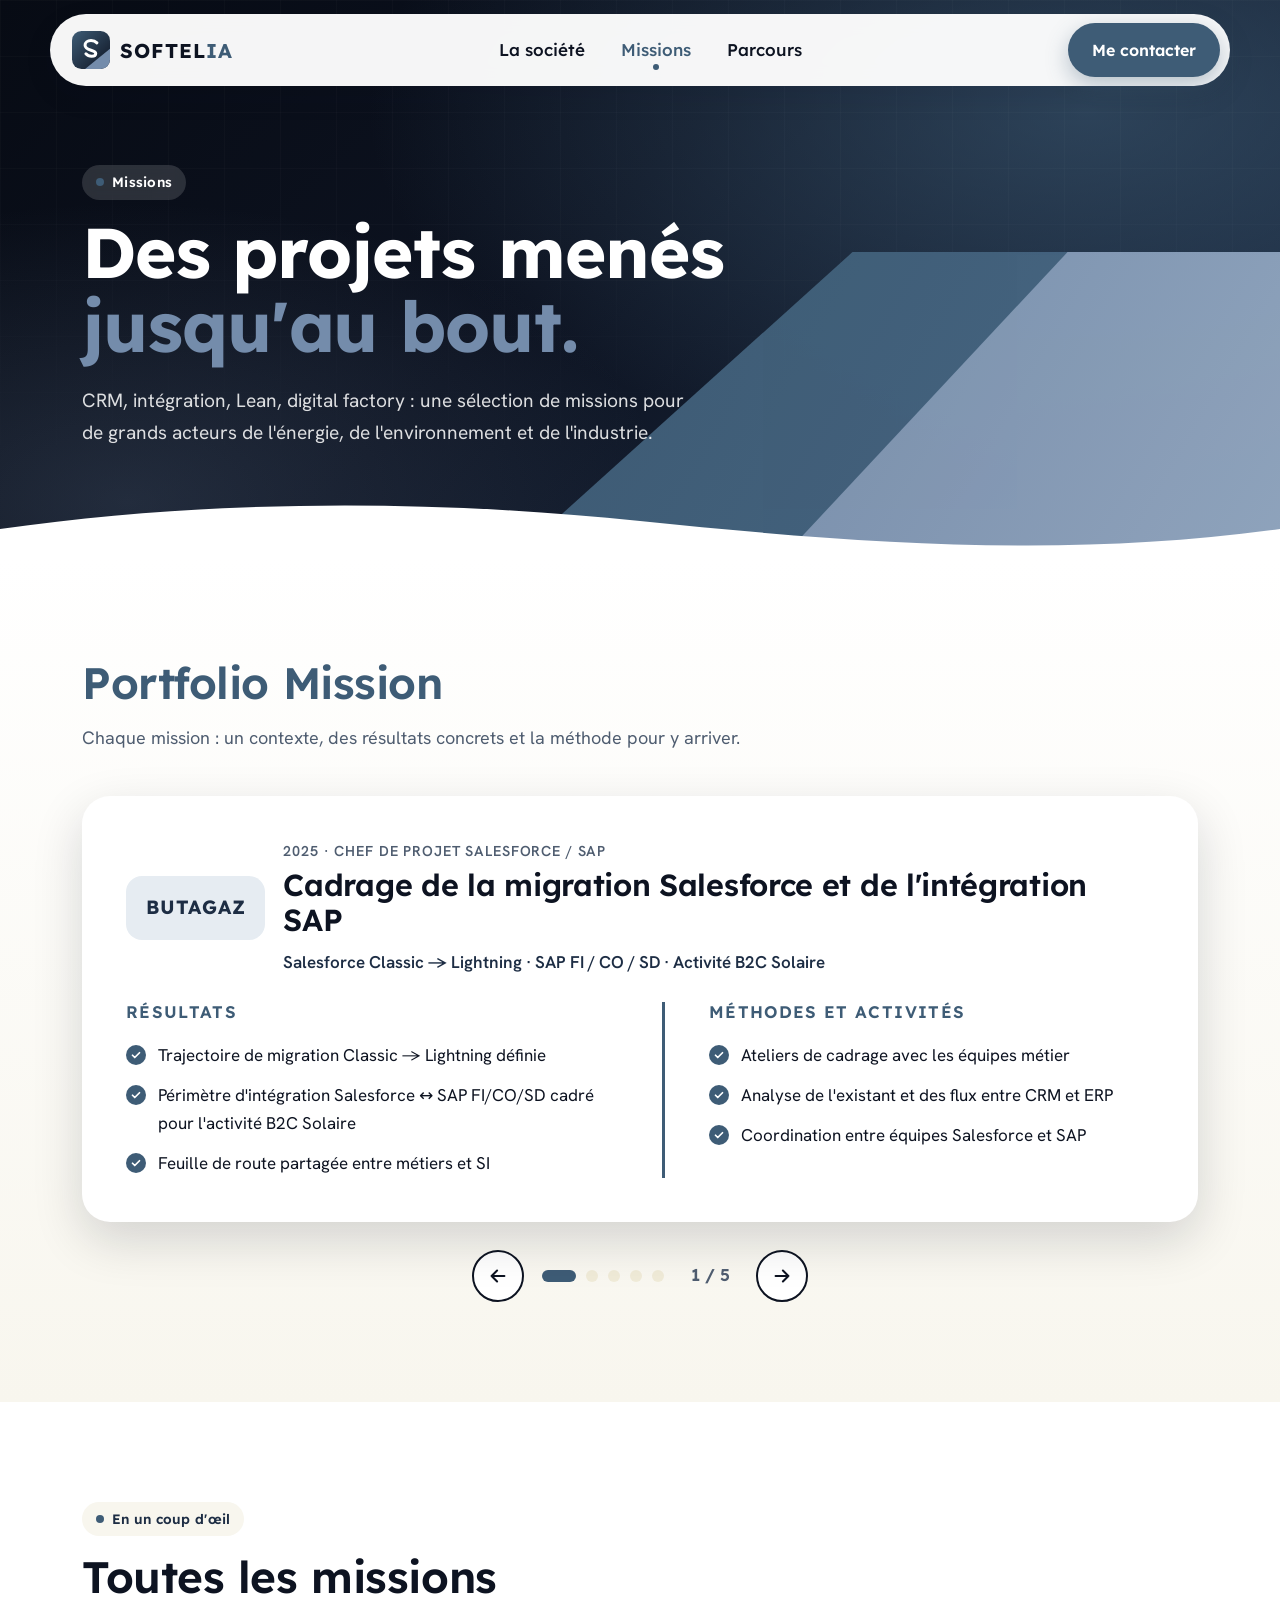
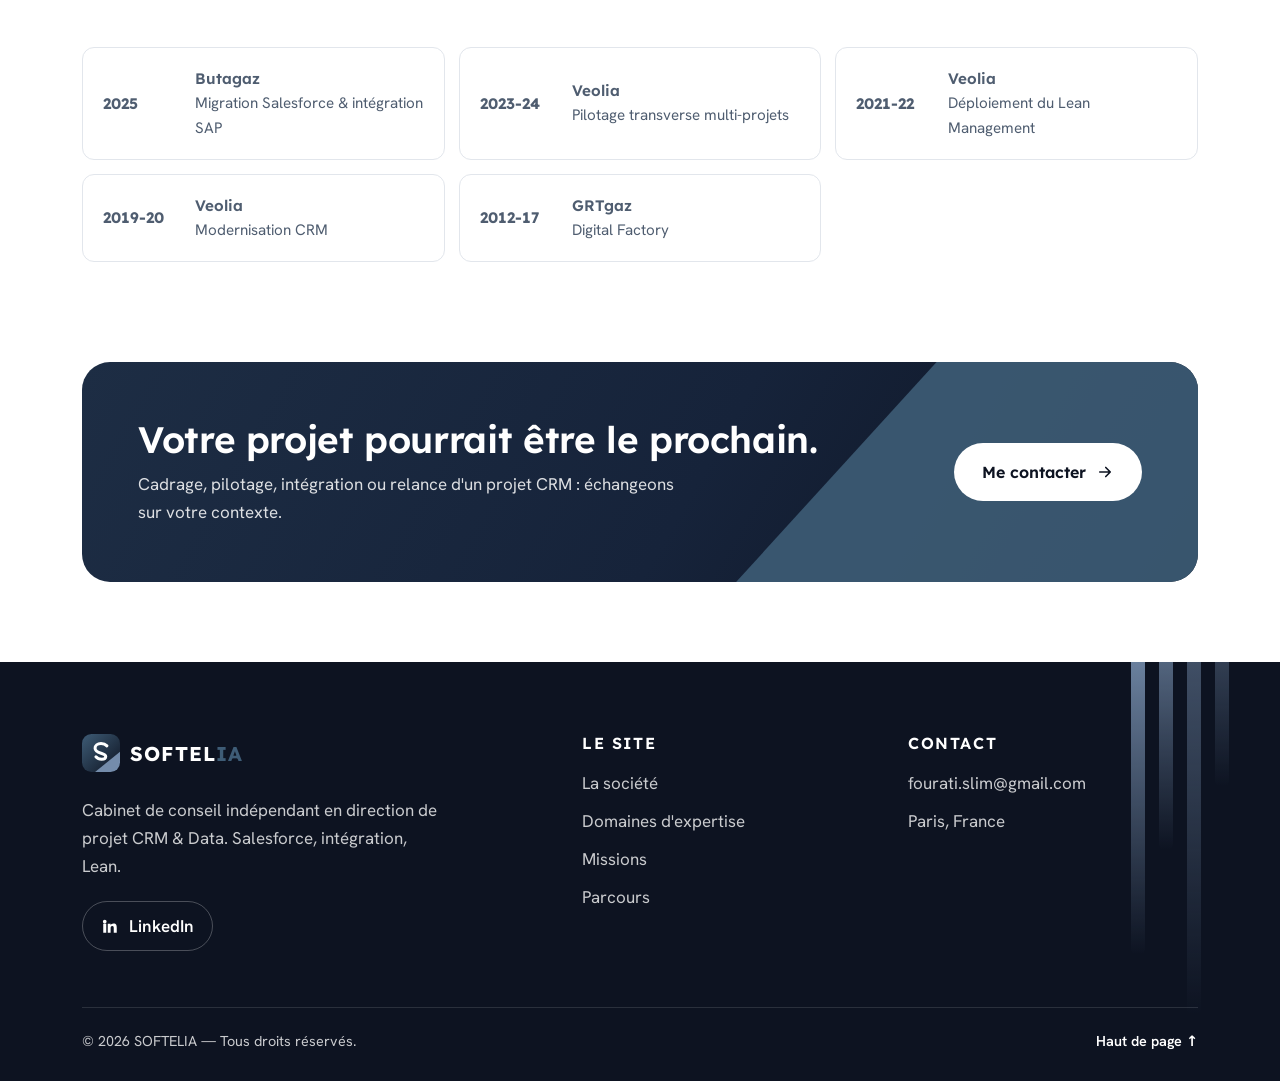
==== commit c567ea53: "Switch to navy / steel blue / cream color palette Replace the orange/violet theme with the palette 0" ====
--- a/missions.html
+++ b/missions.html
@@ -5,7 +5,7 @@
   <meta name="viewport" content="width=device-width, initial-scale=1">
   <title>Missions — SOFTELIA</title>
   <meta name="description" content="Missions de Slim Fourati (SOFTELIA) : Butagaz, Veolia, GRTgaz — migration Salesforce, intégration SAP, pilotage transverse, Lean Management, Digital Factory.">
-  <meta name="theme-color" content="#1B1B3A">
+  <meta name="theme-color" content="#0D1321">
   <meta property="og:title" content="Missions — SOFTELIA">
   <meta property="og:description" content="Piloter vos projets CRM, de la stratégie à la mise en production.">
   <meta property="og:type" content="website">
@@ -33,7 +33,7 @@
           <li><a class="nav__link" href="parcours.html">Parcours</a></li>
         </ul>
       </nav>
-      <a class="btn btn--orange nav__cta" href="mailto:fourati.slim@gmail.com">Me contacter</a>
+      <a class="btn btn--primary nav__cta" href="mailto:fourati.slim@gmail.com">Me contacter</a>
       <button class="burger" type="button" aria-expanded="false" aria-controls="menu" aria-label="Ouvrir le menu">
         <span class="burger__lines"></span>
       </button>
@@ -43,7 +43,7 @@
           <li><a class="nav__link" href="missions.html" aria-current="page">Missions</a></li>
           <li><a class="nav__link" href="parcours.html">Parcours</a></li>
         </ul>
-        <a class="btn btn--orange" href="mailto:fourati.slim@gmail.com">Me contacter</a>
+        <a class="btn btn--primary" href="mailto:fourati.slim@gmail.com">Me contacter</a>
       </div>
     </div>
   </header>
@@ -68,10 +68,10 @@
     </section>
 
     <!-- ===== Portfolio (carrousel) ===== -->
-    <section class="section section--lavande" id="missions" aria-labelledby="portfolio-title">
+    <section class="section section--creme" id="missions" aria-labelledby="portfolio-title">
       <div class="container">
         <div class="section__head reveal">
-          <h2 class="section__title section__title--orange" id="portfolio-title">Portfolio Mission</h2>
+          <h2 class="section__title section__title--accent" id="portfolio-title">Portfolio Mission</h2>
           <p class="section__lead">Chaque mission : un contexte, des résultats concrets et la méthode pour y arriver.</p>
         </div>
 
@@ -81,7 +81,7 @@
             <!-- Mission 1 -->
             <article class="slide" id="butagaz" data-label="Butagaz" aria-roledescription="diapositive">
               <div class="slide__head">
-                <div class="client-logo client-logo--orange">BUTAGAZ</div>
+                <div class="client-logo client-logo--clair">BUTAGAZ</div>
                 <div class="slide__meta">
                   <p class="slide__period">2025 · Chef de projet Salesforce / SAP</p>
                   <h3 class="slide__title">Cadrage de la migration Salesforce et de l'intégration SAP</h3>
@@ -289,7 +289,7 @@
             <h2>Votre projet pourrait être le prochain.</h2>
             <p>Cadrage, pilotage, intégration ou relance d'un projet CRM : échangeons sur votre contexte.</p>
           </div>
-          <a class="btn btn--orange" href="mailto:fourati.slim@gmail.com?subject=Contact%20depuis%20le%20site%20SOFTELIA">
+          <a class="btn btn--primary" href="mailto:fourati.slim@gmail.com?subject=Contact%20depuis%20le%20site%20SOFTELIA">
             Me contacter
             <svg viewBox="0 0 24 24" fill="none" stroke="currentColor" stroke-width="2.2" stroke-linecap="round" stroke-linejoin="round" aria-hidden="true"><path d="M5 12h14M13 6l6 6-6 6"/></svg>
           </a>
@@ -310,7 +310,7 @@
           </a>
           <p>Cabinet de conseil indépendant en direction de projet CRM &amp; Data. Salesforce, intégration, Lean.</p>
           <!-- TODO : remplacer par l'URL de ton profil LinkedIn -->
-          <a class="footer__social" href="https://www.linkedin.com/" target="_blank" rel="noopener">
+          <a class="footer__social" href="https://www.linkedin.com/in/slimfourati/" target="_blank" rel="noopener">
             <svg viewBox="0 0 24 24" fill="currentColor" aria-hidden="true"><path d="M4.98 3.5a2.5 2.5 0 11-.01 5 2.5 2.5 0 01.01-5zM3 9h4v12H3zM9 9h3.8v1.7h.05c.53-1 1.84-2.05 3.8-2.05C20.6 8.65 21 11.2 21 14.5V21h-4v-5.8c0-1.4 0-3.2-1.95-3.2S12.8 13.5 12.8 15.1V21H9z"/></svg>
             LinkedIn
           </a>
--- a/css/style.css
+++ b/css/style.css
@@ -5,26 +5,28 @@
 
 /* ---------- 1. Variables ---------- */
 :root {
-  --orange: #F15A29;
-  --orange-dark: #D8461A;
-  --violet: #3B22D6;
-  --violet-light: #6A55F0;
-  --lavande: #F3F0FF;
-  --lavande-2: #E7E1FF;
-  --nuit: #1B1B3A;
-  --nuit-2: #2A2A55;
-  --texte: #1B1B3A;
-  --texte-doux: #55557A;
+  /* Palette : coolors.co/palette/0d1321-1d2d44-3e5c76-748cab-f0ebd8 */
+  --accent: #3E5C76;          /* bleu acier : boutons, titres, filets */
+  --accent-fonce: #1D2D44;
+  --secondaire: #1D2D44;      /* bleu marine : badges, textes forts */
+  --secondaire-clair: #748CAB;/* bleu gris : accents sur fond sombre */
+  --creme: #F0EBD8;
+  --creme-clair: #F8F6EE;     /* fond de section */
+  --bleu-pale: #E6ECF2;
+  --nuit: #0D1321;
+  --nuit-2: #1D2D44;
+  --texte: #0D1321;
+  --texte-doux: #4F5D70;
   --blanc: #FFFFFF;
-  --bord: #E4E0F5;
+  --bord: #E2E6EC;
 
   --font-titre: "Lexend", system-ui, sans-serif;
   --font-texte: "Hanken Grotesk", system-ui, sans-serif;
 
   --radius: 20px;
   --radius-sm: 12px;
-  --ombre: 0 10px 30px rgba(27, 27, 58, .08);
-  --ombre-forte: 0 18px 50px rgba(27, 27, 58, .16);
+  --ombre: 0 10px 30px rgba(13, 19, 33, .08);
+  --ombre-forte: 0 18px 50px rgba(13, 19, 33, .16);
 
   --container: 1180px;
   --gutter: 20px;
@@ -64,29 +66,29 @@
 }
 .skip-link {
   position: absolute; left: 16px; top: -60px; z-index: 200;
-  background: var(--violet); color: var(--blanc); padding: 10px 18px; border-radius: 999px;
+  background: var(--secondaire); color: var(--blanc); padding: 10px 18px; border-radius: 999px;
   text-decoration: none; font-weight: 600; transition: top .2s;
 }
 .skip-link:focus { top: 16px; }
-:focus-visible { outline: 3px solid var(--orange); outline-offset: 3px; border-radius: 6px; }
+:focus-visible { outline: 3px solid var(--accent); outline-offset: 3px; border-radius: 6px; }
 
 .section { padding-block: 72px; }
-.section--lavande { background: linear-gradient(180deg, var(--blanc) 0%, var(--lavande) 100%); }
-.section--lavande-inv { background: linear-gradient(180deg, var(--lavande) 0%, var(--blanc) 100%); }
+.section--creme { background: linear-gradient(180deg, var(--blanc) 0%, var(--creme-clair) 100%); }
+.section--creme-inv { background: linear-gradient(180deg, var(--creme-clair) 0%, var(--blanc) 100%); }
 .section__head { max-width: 720px; margin-bottom: 44px; }
 .section__head--center { margin-inline: auto; text-align: center; }
 .section__title { font-size: clamp(1.9rem, 4vw, 2.75rem); color: var(--nuit); }
-.section__title--orange { color: var(--orange); }
+.section__title--accent { color: var(--accent); }
 .section__lead { margin-top: 14px; color: var(--texte-doux); font-size: 1.125rem; }
 
 .badge {
   display: inline-flex; align-items: center; gap: 8px;
   padding: 6px 14px; border-radius: 999px;
-  background: var(--lavande); color: var(--violet);
+  background: var(--creme-clair); color: var(--secondaire);
   font-family: var(--font-titre); font-size: .85rem; font-weight: 600; letter-spacing: .02em;
   margin-bottom: 16px;
 }
-.badge::before { content: ""; width: 8px; height: 8px; border-radius: 50%; background: var(--orange); }
+.badge::before { content: ""; width: 8px; height: 8px; border-radius: 50%; background: var(--accent); }
 .badge--clair { background: rgba(255, 255, 255, .14); color: var(--blanc); backdrop-filter: blur(6px); }
 
 .btn {
@@ -97,12 +99,14 @@
 }
 .btn svg { width: 18px; height: 18px; transition: transform .2s; }
 .btn:hover svg { transform: translateX(4px); }
-.btn--orange { background: var(--orange); color: var(--blanc); box-shadow: 0 8px 22px rgba(241, 90, 41, .35); }
-.btn--orange:hover { background: var(--orange-dark); transform: translateY(-2px); }
+.btn--primary { background: var(--accent); color: var(--blanc); box-shadow: 0 8px 22px rgba(62, 92, 118, .35); }
+.btn--primary:hover { background: var(--accent-fonce); transform: translateY(-2px); }
+.hero .btn--primary { background: var(--creme); color: var(--nuit); box-shadow: none; }
+.hero .btn--primary:hover { background: var(--blanc); }
 .btn--ghost { border-color: rgba(255, 255, 255, .55); color: var(--blanc); }
 .btn--ghost:hover { background: rgba(255, 255, 255, .12); }
-.btn--outline { border-color: var(--violet); color: var(--violet); }
-.btn--outline:hover { background: var(--violet); color: var(--blanc); }
+.btn--outline { border-color: var(--secondaire); color: var(--secondaire); }
+.btn--outline:hover { background: var(--secondaire); color: var(--blanc); }
 
 /* Apparition au scroll (activée seulement si JS présent) */
 .js .reveal { opacity: 0; transform: translateY(24px); transition: opacity .7s ease, transform .7s ease; }
@@ -127,7 +131,7 @@
 .logo { display: inline-flex; align-items: center; gap: 10px; text-decoration: none; color: var(--nuit); }
 .logo img { width: 38px; height: 38px; }
 .logo__text { font-family: var(--font-titre); font-weight: 700; font-size: 1.25rem; letter-spacing: .06em; }
-.logo__text span { color: var(--orange); }
+.logo__text span { color: var(--accent); }
 
 .nav__list { display: none; }
 .nav__link {
@@ -135,11 +139,11 @@
   font-family: var(--font-titre); font-weight: 500; text-decoration: none; color: var(--nuit);
   transition: background-color .2s, color .2s;
 }
-.nav__link:hover { background: var(--lavande); color: var(--violet); }
-.nav__link[aria-current="page"] { color: var(--orange); }
+.nav__link:hover { background: var(--creme-clair); color: var(--secondaire); }
+.nav__link[aria-current="page"] { color: var(--accent); }
 .nav__link[aria-current="page"]::after {
   content: ""; position: absolute; left: 50%; bottom: 4px; width: 6px; height: 6px;
-  margin-left: -3px; border-radius: 50%; background: var(--orange);
+  margin-left: -3px; border-radius: 50%; background: var(--accent);
 }
 .nav__cta { display: none; }
 
@@ -177,9 +181,9 @@
   padding: calc(var(--header-h) + 80px) 0 110px;
   color: var(--blanc);
   background:
-    radial-gradient(1200px 600px at 85% 20%, rgba(106, 85, 240, .55), transparent 60%),
-    radial-gradient(900px 500px at 10% 90%, rgba(241, 90, 41, .25), transparent 60%),
-    linear-gradient(135deg, #14142E 0%, var(--nuit) 45%, #231A6B 100%);
+    radial-gradient(1200px 600px at 85% 20%, rgba(62, 92, 118, .6), transparent 60%),
+    radial-gradient(900px 500px at 10% 90%, rgba(116, 140, 171, .22), transparent 60%),
+    linear-gradient(135deg, #070B14 0%, var(--nuit) 45%, var(--nuit-2) 100%);
 }
 .hero--page { min-height: 62vh; padding-bottom: 96px; }
 /* Grille décorative façon « photo » abstraite */
@@ -194,18 +198,18 @@
 /* Bloc coloré en diagonale */
 .hero__diag {
   position: absolute; z-index: -1; right: -10%; bottom: -1px; width: 90%; height: 26%;
-  background: linear-gradient(120deg, var(--orange) 0%, #F37B3C 100%);
+  background: linear-gradient(120deg, var(--accent) 0%, #4D6E8A 100%);
   clip-path: polygon(38% 0, 100% 0, 100% 100%, 0 100%);
   opacity: .95;
 }
 .hero__diag::after {
   content: ""; position: absolute; inset: 0;
-  background: linear-gradient(120deg, var(--violet) 0%, var(--violet-light) 100%);
+  background: linear-gradient(120deg, var(--secondaire-clair) 0%, #9AAEC6 100%);
   clip-path: polygon(62% 0, 100% 0, 100% 100%, 30% 100%);
 }
 .hero__inner { position: relative; max-width: 780px; }
 .hero__title { font-size: clamp(2.4rem, 7vw, 4.4rem); font-weight: 700; line-height: 1.05; }
-.hero__title em { font-style: normal; color: var(--orange); }
+.hero__title em { font-style: normal; color: var(--secondaire-clair); }
 .hero__text { margin-top: 22px; font-size: 1.2rem; max-width: 620px; color: rgba(255, 255, 255, .85); }
 .hero__actions { margin-top: 34px; display: flex; flex-wrap: wrap; gap: 14px; }
 .hero__wave { position: absolute; left: 0; right: 0; bottom: -1px; height: 60px; color: var(--blanc); z-index: 1; }
@@ -214,9 +218,9 @@
 /* ---------- 6. Bloc mission ---------- */
 .mission { display: grid; gap: 40px; align-items: center; }
 .mission__text p + p { margin-top: 16px; }
-.mission__text strong { color: var(--violet); }
+.mission__text strong { color: var(--secondaire); }
 .mission__signature {
-  margin-top: 26px !important; padding-left: 18px; border-left: 4px solid var(--orange);
+  margin-top: 26px !important; padding-left: 18px; border-left: 4px solid var(--accent);
   font-family: var(--font-titre); font-style: italic; font-size: 1.25rem; color: var(--nuit);
 }
 .mission__card {
@@ -225,21 +229,21 @@
 }
 .mission__card::before {
   content: ""; position: absolute; right: -60px; top: -60px; width: 200px; height: 200px;
-  border-radius: 50%; background: var(--violet); opacity: .6;
+  border-radius: 50%; background: var(--accent); opacity: .6;
 }
 .mission__card > * { position: relative; }
 .mission__card h3 { font-size: 1.35rem; margin-bottom: 18px; }
 .mission__card li { display: flex; gap: 12px; padding: 10px 0; border-top: 1px solid rgba(255, 255, 255, .12); }
 .mission__card li:first-child { border-top: 0; }
-.mission__card li svg { flex: none; width: 22px; height: 22px; color: var(--orange); margin-top: 2px; }
+.mission__card li svg { flex: none; width: 22px; height: 22px; color: var(--secondaire-clair); margin-top: 2px; }
 
 /* ---------- 7. Chiffres clés ---------- */
 .stats { display: grid; grid-template-columns: repeat(2, 1fr); gap: 16px; }
 .stat {
   padding: 28px 20px; border-radius: var(--radius); background: var(--blanc);
-  box-shadow: var(--ombre); text-align: center; border-top: 4px solid var(--orange);
-}
-.stat:nth-child(even) { border-top-color: var(--violet); }
+  box-shadow: var(--ombre); text-align: center; border-top: 4px solid var(--accent);
+}
+.stat:nth-child(even) { border-top-color: var(--secondaire); }
 .stat__value {
   font-family: var(--font-titre); font-weight: 700; font-size: clamp(2rem, 5vw, 2.8rem);
   color: var(--nuit); line-height: 1.1; font-variant-numeric: tabular-nums;
@@ -258,12 +262,12 @@
 }
 .tabs__tab .tabs__num {
   display: grid; place-items: center; flex: none; width: 32px; height: 32px; border-radius: 50%;
-  background: var(--lavande); color: var(--violet); font-size: .85rem; font-weight: 700;
-}
-.tabs__tab:hover { border-color: var(--violet-light); }
+  background: var(--creme-clair); color: var(--secondaire); font-size: .85rem; font-weight: 700;
+}
+.tabs__tab:hover { border-color: var(--secondaire-clair); }
 .tabs__tab[aria-selected="true"] {
-  background: var(--orange); border-color: var(--orange); color: var(--blanc);
-  box-shadow: 0 8px 22px rgba(241, 90, 41, .3);
+  background: var(--accent); border-color: var(--accent); color: var(--blanc);
+  box-shadow: 0 8px 22px rgba(62, 92, 118, .3);
 }
 .tabs__tab[aria-selected="true"] .tabs__num { background: rgba(255, 255, 255, .22); color: var(--blanc); }
 
@@ -273,19 +277,19 @@
 }
 .tabs__panel[hidden] { display: none; }
 .tabs__panel h3 { font-size: 1.6rem; color: var(--nuit); }
-.tabs__sub { margin-top: 6px; color: var(--violet); font-weight: 600; }
+.tabs__sub { margin-top: 6px; color: var(--secondaire); font-weight: 600; }
 .tabs__panel > p { margin-top: 16px; color: var(--texte-doux); }
 .tabs__tags { display: flex; flex-wrap: wrap; gap: 8px; margin-top: 22px; }
 .tag {
   display: inline-block; padding: 5px 12px; border-radius: 999px;
-  background: var(--lavande); color: var(--violet); font-size: .85rem; font-weight: 600;
+  background: var(--creme-clair); color: var(--secondaire); font-size: .85rem; font-weight: 600;
 }
 
 .checklist { margin-top: 20px; display: grid; gap: 12px; }
 .checklist li { position: relative; padding-left: 32px; }
 .checklist li::before {
   content: ""; position: absolute; left: 0; top: 4px; width: 20px; height: 20px; border-radius: 50%;
-  background: var(--orange) url("data:image/svg+xml,%3Csvg xmlns='http://www.w3.org/2000/svg' viewBox='0 0 24 24' fill='none' stroke='white' stroke-width='3.5' stroke-linecap='round' stroke-linejoin='round'%3E%3Cpath d='M5 12.5l4.5 4.5L19 7.5'/%3E%3C/svg%3E") center / 12px no-repeat;
+  background: var(--accent) url("data:image/svg+xml,%3Csvg xmlns='http://www.w3.org/2000/svg' viewBox='0 0 24 24' fill='none' stroke='white' stroke-width='3.5' stroke-linecap='round' stroke-linejoin='round'%3E%3Cpath d='M5 12.5l4.5 4.5L19 7.5'/%3E%3C/svg%3E") center / 12px no-repeat;
 }
 
 @keyframes fadeIn { from { opacity: 0; transform: translateY(8px); } to { opacity: 1; transform: none; } }
@@ -296,7 +300,7 @@
   padding: 30px 28px; border-radius: var(--radius); background: var(--blanc); box-shadow: var(--ombre);
 }
 .panel h3 { font-size: 1.3rem; margin-bottom: 18px; display: flex; align-items: center; gap: 10px; }
-.panel h3::before { content: ""; width: 26px; height: 4px; border-radius: 2px; background: var(--orange); }
+.panel h3::before { content: ""; width: 26px; height: 4px; border-radius: 2px; background: var(--accent); }
 .pill-list { display: flex; flex-wrap: wrap; gap: 10px; }
 .pill-list li {
   display: inline-flex; align-items: center; gap: 8px;
@@ -314,9 +318,9 @@
 .card:hover { transform: translateY(-6px); box-shadow: var(--ombre-forte); }
 .card__icon {
   display: grid; place-items: center; width: 56px; height: 56px; border-radius: 16px;
-  background: var(--lavande); color: var(--violet); margin-bottom: 20px;
-}
-.card:nth-child(even) .card__icon { background: #FFEDE6; color: var(--orange); }
+  background: var(--creme-clair); color: var(--secondaire); margin-bottom: 20px;
+}
+.card:nth-child(even) .card__icon { background: var(--bleu-pale); color: var(--accent); }
 .card__icon svg { width: 28px; height: 28px; }
 .card h3 { font-size: 1.2rem; }
 .card .checklist { margin-top: 14px; gap: 8px; font-size: .98rem; }
@@ -326,17 +330,17 @@
 .cta {
   position: relative; overflow: hidden; isolation: isolate;
   padding: 48px 28px; border-radius: 28px; color: var(--blanc);
-  background: linear-gradient(120deg, var(--violet) 0%, #2A1AA3 55%, var(--nuit) 100%);
+  background: linear-gradient(120deg, var(--nuit-2) 0%, #16233A 55%, var(--nuit) 100%);
   display: grid; gap: 24px; align-items: center;
 }
 .cta::after {
   content: ""; position: absolute; z-index: -1; right: -40px; top: 0; bottom: 0; width: 45%;
-  background: var(--orange); clip-path: polygon(40% 0, 100% 0, 100% 100%, 0 100%); opacity: .9;
+  background: var(--accent); clip-path: polygon(40% 0, 100% 0, 100% 100%, 0 100%); opacity: .9;
 }
 .cta h2 { font-size: clamp(1.6rem, 3.5vw, 2.3rem); }
 .cta p { margin-top: 10px; color: rgba(255, 255, 255, .85); max-width: 560px; }
-.cta .btn--orange { background: var(--blanc); color: var(--nuit); box-shadow: none; }
-.cta .btn--orange:hover { background: var(--lavande); }
+.cta .btn--primary { background: var(--blanc); color: var(--nuit); box-shadow: none; }
+.cta .btn--primary:hover { background: var(--creme-clair); }
 
 /* ---------- 12. Carrousel missions ---------- */
 .carousel { position: relative; }
@@ -349,24 +353,24 @@
 .slide__head { display: flex; flex-wrap: wrap; align-items: center; gap: 18px; margin-bottom: 26px; }
 .client-logo {
   flex: none; display: grid; place-items: center; min-width: 120px; height: 64px; padding: 0 20px;
-  border-radius: 16px; background: var(--lavande);
+  border-radius: 16px; background: var(--creme-clair);
   font-family: var(--font-titre); font-weight: 700; font-size: 1.2rem; letter-spacing: .04em; color: var(--nuit);
 }
-.client-logo--orange { background: #FFEDE6; color: var(--orange-dark); }
+.client-logo--clair { background: var(--bleu-pale); color: var(--accent-fonce); }
 .client-logo--nuit { background: var(--nuit); color: var(--blanc); }
 .slide__meta { flex: 1 1 260px; }
 .slide__period { font-size: .9rem; color: var(--texte-doux); font-weight: 600; text-transform: uppercase; letter-spacing: .06em; }
 .slide__title { font-size: clamp(1.35rem, 3vw, 1.9rem); color: var(--nuit); margin-top: 4px; }
-.slide__tech { margin-top: 10px; color: var(--violet); font-weight: 600; }
+.slide__tech { margin-top: 10px; color: var(--secondaire); font-weight: 600; }
 .slide__cols { display: grid; gap: 28px; }
 .slide__col h4 {
-  font-size: 1.05rem; text-transform: uppercase; letter-spacing: .08em; color: var(--orange); margin-bottom: 4px;
-}
-.slide__col--right { padding-top: 24px; border-top: 3px solid var(--orange); }
+  font-size: 1.05rem; text-transform: uppercase; letter-spacing: .08em; color: var(--accent); margin-bottom: 4px;
+}
+.slide__col--right { padding-top: 24px; border-top: 3px solid var(--accent); }
 
 .kpis { display: grid; grid-template-columns: repeat(auto-fit, minmax(120px, 1fr)); gap: 12px; margin-top: 16px; }
-.kpi { padding: 14px; border-radius: var(--radius-sm); background: var(--lavande); }
-.kpi strong { display: block; font-family: var(--font-titre); font-size: 1.5rem; color: var(--violet); line-height: 1.1; }
+.kpi { padding: 14px; border-radius: var(--radius-sm); background: var(--creme-clair); }
+.kpi strong { display: block; font-family: var(--font-titre); font-size: 1.5rem; color: var(--secondaire); line-height: 1.1; }
 .kpi span { font-size: .88rem; color: var(--texte-doux); }
 
 .carousel__controls { display: flex; align-items: center; justify-content: center; gap: 18px; margin-top: 28px; }
@@ -379,10 +383,10 @@
 .carousel__arrow svg { width: 22px; height: 22px; }
 .carousel__dots { display: flex; gap: 10px; }
 .carousel__dot {
-  width: 12px; height: 12px; padding: 0; border-radius: 999px; border: 0; background: var(--lavande-2);
+  width: 12px; height: 12px; padding: 0; border-radius: 999px; border: 0; background: var(--creme);
   transition: width .3s, background-color .3s;
 }
-.carousel__dot[aria-current="true"] { width: 34px; background: var(--orange); }
+.carousel__dot[aria-current="true"] { width: 34px; background: var(--accent); }
 .carousel__counter { font-family: var(--font-titre); font-weight: 600; color: var(--texte-doux); min-width: 56px; text-align: center; }
 
 /* Vue d'ensemble des missions */
@@ -392,8 +396,8 @@
   padding: 18px 20px; border-radius: var(--radius-sm); border: 1px solid var(--bord); background: var(--blanc);
   color: var(--nuit); transition: border-color .2s, box-shadow .2s, transform .2s;
 }
-.overview__item:hover { border-color: var(--orange); box-shadow: var(--ombre); transform: translateY(-2px); }
-.overview__year { flex: none; font-family: var(--font-titre); font-weight: 700; color: var(--orange); min-width: 76px; }
+.overview__item:hover { border-color: var(--accent); box-shadow: var(--ombre); transform: translateY(-2px); }
+.overview__year { flex: none; font-family: var(--font-titre); font-weight: 700; color: var(--accent); min-width: 76px; }
 .overview__item strong { display: block; font-family: var(--font-titre); font-weight: 600; }
 .overview__item span { color: var(--texte-doux); font-size: .95rem; }
 
@@ -404,46 +408,46 @@
   font-family: var(--font-titre); font-weight: 600; font-size: 1.05rem; color: var(--nuit);
   border: 2px solid transparent; transition: border-color .2s, color .2s;
 }
-.value:hover { border-color: var(--orange); color: var(--orange); }
+.value:hover { border-color: var(--accent); color: var(--accent); }
 
 .profile { display: grid; gap: 32px; align-items: center; }
 .profile__avatar {
   position: relative; width: 180px; height: 180px; border-radius: 50%; margin-inline: auto;
   display: grid; place-items: center;
-  background: linear-gradient(135deg, var(--violet), var(--nuit));
+  background: linear-gradient(135deg, var(--accent), var(--nuit));
   color: var(--blanc); font-family: var(--font-titre); font-size: 3.6rem; font-weight: 700;
   box-shadow: var(--ombre-forte);
 }
 .profile__avatar::after {
   content: ""; position: absolute; inset: -10px; border-radius: 50%;
-  border: 3px dashed var(--orange); opacity: .6;
+  border: 3px dashed var(--accent); opacity: .6;
 }
 .profile__facts { display: grid; gap: 10px; margin-top: 20px; }
 .profile__facts li { display: flex; gap: 10px; align-items: center; color: var(--texte-doux); }
-.profile__facts svg { width: 20px; height: 20px; color: var(--orange); flex: none; }
+.profile__facts svg { width: 20px; height: 20px; color: var(--accent); flex: none; }
 
 .timeline { position: relative; display: grid; gap: 22px; padding-left: 30px; }
 .timeline::before {
   content: ""; position: absolute; left: 9px; top: 8px; bottom: 8px; width: 3px; border-radius: 2px;
-  background: linear-gradient(180deg, var(--orange), var(--violet));
+  background: linear-gradient(180deg, var(--accent), var(--secondaire));
 }
 .timeline__item { position: relative; }
 .timeline__item::before {
   content: ""; position: absolute; left: -30px; top: 22px; width: 21px; height: 21px; border-radius: 50%;
-  background: var(--blanc); border: 4px solid var(--orange);
-}
-.timeline__item:nth-child(even)::before { border-color: var(--violet); }
+  background: var(--blanc); border: 4px solid var(--accent);
+}
+.timeline__item:nth-child(even)::before { border-color: var(--secondaire); }
 .timeline__card { padding: 22px 24px; border-radius: var(--radius); background: var(--blanc); box-shadow: var(--ombre); }
 .timeline__date {
-  display: inline-block; padding: 3px 12px; border-radius: 999px; background: var(--lavande);
-  color: var(--violet); font-family: var(--font-titre); font-weight: 600; font-size: .88rem;
-}
-.timeline__item:first-child .timeline__date { background: var(--orange); color: var(--blanc); }
+  display: inline-block; padding: 3px 12px; border-radius: 999px; background: var(--creme-clair);
+  color: var(--secondaire); font-family: var(--font-titre); font-weight: 600; font-size: .88rem;
+}
+.timeline__item:first-child .timeline__date { background: var(--accent); color: var(--blanc); }
 .timeline__card h3 { margin-top: 10px; font-size: 1.25rem; }
 .timeline__role { color: var(--texte-doux); margin-top: 2px; }
 .timeline__card a {
   display: inline-flex; align-items: center; gap: 6px; margin-top: 10px;
-  color: var(--orange); font-weight: 600; text-decoration: none; font-size: .95rem;
+  color: var(--accent); font-weight: 600; text-decoration: none; font-size: .95rem;
 }
 .timeline__card a:hover { text-decoration: underline; }
 
@@ -454,7 +458,7 @@
 }
 .practice__item::before {
   content: "0" counter(practice); display: block; font-family: var(--font-titre); font-weight: 700;
-  font-size: 2.6rem; line-height: 1; color: var(--orange); margin-bottom: 14px;
+  font-size: 2.6rem; line-height: 1; color: var(--secondaire-clair); margin-bottom: 14px;
 }
 .practice__item h3 { font-size: 1.2rem; }
 .practice__item p { margin-top: 8px; color: rgba(255, 255, 255, .78); }
@@ -462,7 +466,7 @@
 .creds { display: grid; gap: 20px; }
 .creds .panel ul:not(.pill-list) { display: grid; gap: 12px; }
 .creds .panel ul:not(.pill-list) li { display: flex; gap: 12px; align-items: flex-start; }
-.creds .panel li svg { flex: none; width: 22px; height: 22px; color: var(--violet); margin-top: 2px; }
+.creds .panel li svg { flex: none; width: 22px; height: 22px; color: var(--secondaire); margin-top: 2px; }
 .creds .panel li small { display: block; color: var(--texte-doux); }
 
 /* ---------- 14. Footer ---------- */
@@ -475,7 +479,7 @@
 }
 .footer__bars span {
   width: 14px; border-radius: 0 0 8px 8px;
-  background: linear-gradient(180deg, var(--orange) 0%, rgba(241, 90, 41, 0) 100%);
+  background: linear-gradient(180deg, var(--secondaire-clair) 0%, rgba(116, 140, 171, 0) 100%);
 }
 .footer__bars span:nth-child(1) { height: 70%; }
 .footer__bars span:nth-child(2) { height: 45%; opacity: .75; }
@@ -494,13 +498,13 @@
 .footer h2 { font-size: 1rem; color: var(--blanc); text-transform: uppercase; letter-spacing: .1em; margin-bottom: 16px; }
 .footer__links { display: grid; gap: 10px; }
 .footer__links a { text-decoration: none; transition: color .2s; }
-.footer__links a:hover { color: var(--orange); }
+.footer__links a:hover { color: var(--creme); }
 .footer__bottom {
   margin-top: 56px; padding-top: 22px; border-top: 1px solid rgba(255, 255, 255, .12);
   display: flex; flex-wrap: wrap; justify-content: space-between; gap: 12px; font-size: .9rem;
 }
 .to-top { color: var(--blanc); text-decoration: none; font-weight: 600; }
-.to-top:hover { color: var(--orange); }
+.to-top:hover { color: var(--creme); }
 
 /* ==========================================================================
    Tablette ≥ 768px
@@ -514,7 +518,7 @@
   .split { grid-template-columns: 1fr 1fr; }
   .slide { padding: 44px 44px; }
   .slide__cols { grid-template-columns: 1fr 1fr; gap: 44px; }
-  .slide__col--right { padding-top: 0; padding-left: 44px; border-top: 0; border-left: 3px solid var(--orange); }
+  .slide__col--right { padding-top: 0; padding-left: 44px; border-top: 0; border-left: 3px solid var(--accent); }
   .practice { grid-template-columns: repeat(3, 1fr); }
   .creds { grid-template-columns: repeat(3, 1fr); }
   .cta { grid-template-columns: 1fr auto; padding: 56px 56px; }
